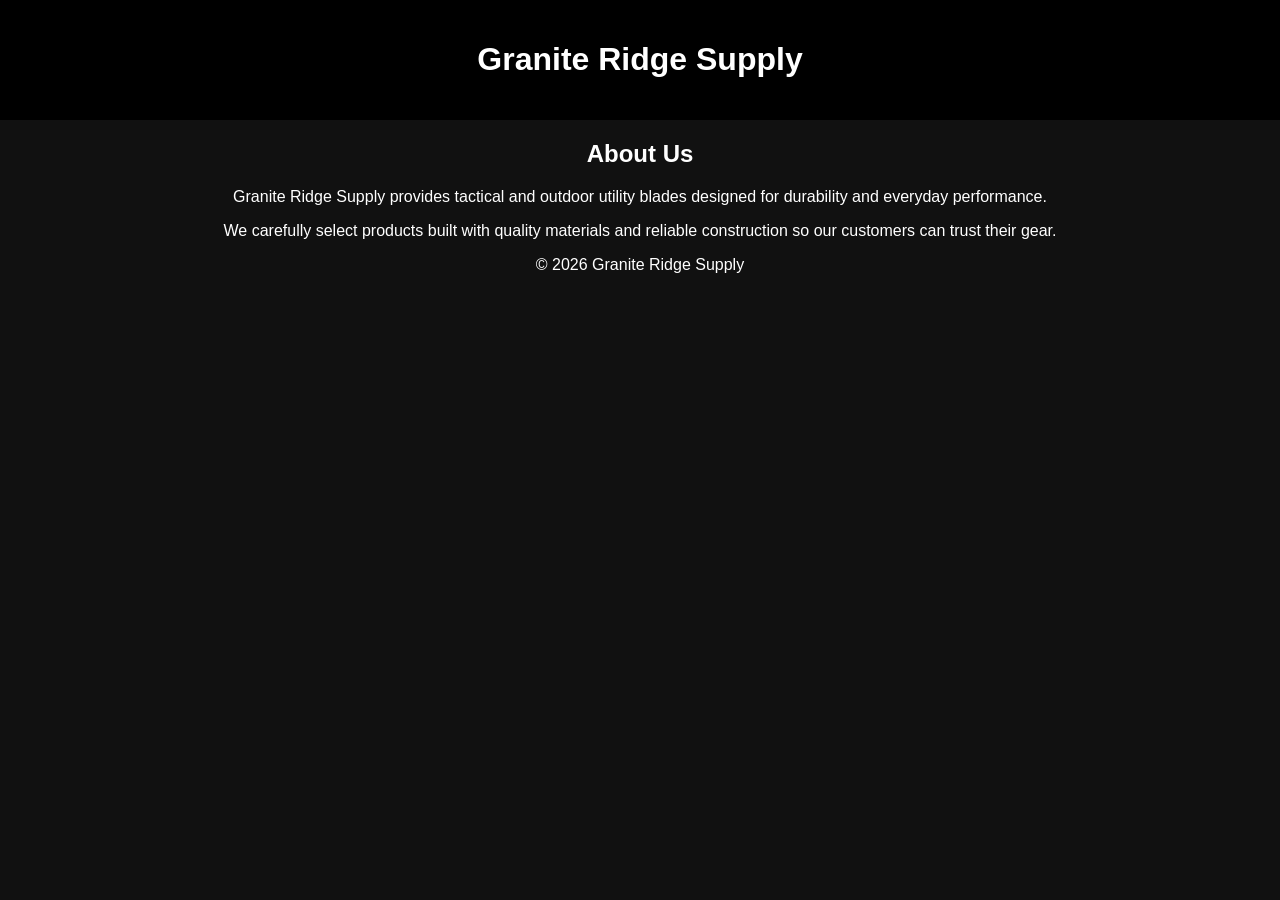
==== about.html @ 8416ae8d "Add files via upload" ====
<!DOCTYPE html>
<html lang="en">
<head>
    <meta charset="UTF-8">
    <title>About | Granite Ridge Supply</title>
    <link rel="stylesheet" href="assets/css/style.css">
</head>
<body>

<header>
    <h1>Granite Ridge Supply</h1>
</header>

<section>
    <h2>About Us</h2>
    <p>Granite Ridge Supply provides tactical and outdoor utility blades designed for durability and everyday performance.</p>
    <p>We carefully select products built with quality materials and reliable construction so our customers can trust their gear.</p>
</section>

<footer>
    <p>© 2026 Granite Ridge Supply</p>
</footer>

</body>
</html>
---- assets/css/style.css ----
body {
    font-family: Arial, sans-serif;
    margin: 0;
    background: #111;
    color: #fff;
    text-align: center;
}

header {
    background: #000;
    padding: 20px;
}

nav a {
    color: #ccc;
    margin: 0 15px;
    text-decoration: none;
}

nav a:hover {
    color: #fff;
}

.hero {
    padding: 80px 20px;
}

.btn {
    background: #2c2c2c;
    padding: 10px 20px;
    color: white;
    text-decoration: none;
    display: inline-block;
    margin-top: 20px;
}

.product-grid {
    display: flex;
    justify-content: center;
    gap: 20px;
    flex-wrap: wrap;
}

.product-card {
    background: #1a1a1a;
    padding: 20px;
    width: 250px;
}
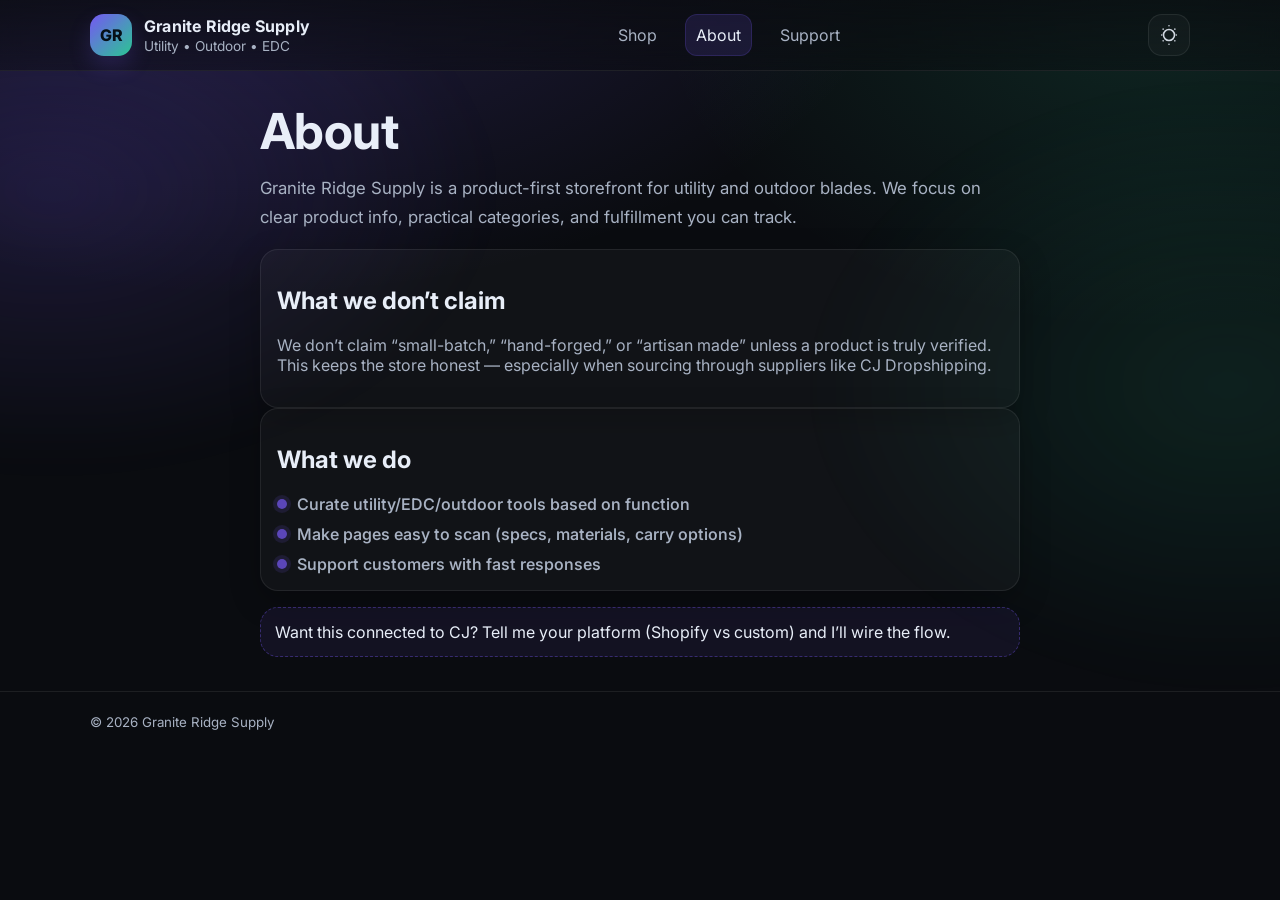
==== commit 2f01ee4a: "Add files via upload" ====
--- a/about.html
+++ b/about.html
@@ -1,25 +1,79 @@
 <!DOCTYPE html>
 <html lang="en">
 <head>
-    <meta charset="UTF-8">
-    <title>About | Granite Ridge Supply</title>
-    <link rel="stylesheet" href="assets/css/style.css">
+  <meta charset="UTF-8" />
+  <meta name="viewport" content="width=device-width, initial-scale=1" />
+  <title>About | Granite Ridge Supply</title>
+  <meta name="description" content="About Granite Ridge Supply — honest sourcing, clear specs, and reliable fulfillment." />
+  <link rel="preconnect" href="https://fonts.googleapis.com">
+  <link rel="preconnect" href="https://fonts.gstatic.com" crossorigin>
+  <link href="https://fonts.googleapis.com/css2?family=Inter:wght@300;400;500;600;700&display=swap" rel="stylesheet">
+  <link rel="stylesheet" href="assets/css/style.css" />
 </head>
 <body>
+  <div class="bg-glow" aria-hidden="true"></div>
 
-<header>
-    <h1>Granite Ridge Supply</h1>
-</header>
+  <header class="site-header compact">
+    <div class="container header-inner">
+      <a class="brand" href="index.html">
+        <span class="brand-mark">GR</span>
+        <span class="brand-text">
+          <span class="brand-name">Granite Ridge Supply</span>
+          <span class="brand-tag">Utility • Outdoor • EDC</span>
+        </span>
+      </a>
 
-<section>
-    <h2>About Us</h2>
-    <p>Granite Ridge Supply provides tactical and outdoor utility blades designed for durability and everyday performance.</p>
-    <p>We carefully select products built with quality materials and reliable construction so our customers can trust their gear.</p>
-</section>
+      <nav class="nav">
+        <a href="shop.html">Shop</a>
+        <a href="about.html" class="active">About</a>
+        <a href="contact.html">Support</a>
+      </nav>
 
-<footer>
-    <p>© 2026 Granite Ridge Supply</p>
-</footer>
+      <div class="header-actions">
+        <button class="icon-btn" id="themeBtn" title="Toggle theme" aria-label="Toggle theme">
+          <svg viewBox="0 0 24 24" aria-hidden="true"><path d="M12 18a6 6 0 1 1 0-12 6 6 0 0 1 0 12Zm0-16h0Zm0 20h0ZM4 12h0Zm16 0h0ZM5.6 5.6h0Zm12.8 12.8h0ZM5.6 18.4h0Zm12.8-12.8h0"/></svg>
+        </button>
+      </div>
+    </div>
+  </header>
 
+  <main class="section">
+    <div class="container narrow">
+      <h1 class="page-title">About</h1>
+      <p class="muted lead">
+        Granite Ridge Supply is a product-first storefront for utility and outdoor blades.
+        We focus on clear product info, practical categories, and fulfillment you can track.
+      </p>
+
+      <div class="card">
+        <h2>What we don’t claim</h2>
+        <p class="muted">
+          We don’t claim “small-batch,” “hand-forged,” or “artisan made” unless a product is truly verified.
+          This keeps the store honest — especially when sourcing through suppliers like CJ Dropshipping.
+        </p>
+      </div>
+
+      <div class="card">
+        <h2>What we do</h2>
+        <div class="bullets">
+          <div class="bullet"><span class="dot"></span>Curate utility/EDC/outdoor tools based on function</div>
+          <div class="bullet"><span class="dot"></span>Make pages easy to scan (specs, materials, carry options)</div>
+          <div class="bullet"><span class="dot"></span>Support customers with fast responses</div>
+        </div>
+      </div>
+
+      <div class="notice">
+        Want this connected to CJ? Tell me your platform (Shopify vs custom) and I’ll wire the flow.
+      </div>
+    </div>
+  </main>
+
+  <footer class="site-footer">
+    <div class="container footer-bottom">
+      <small class="muted">© 2026 Granite Ridge Supply</small>
+    </div>
+  </footer>
+
+  <script src="assets/js/main.js"></script>
 </body>
 </html>
--- a/assets/css/style.css
+++ b/assets/css/style.css
@@ -1,49 +1,592 @@
-
-body {
-    font-family: Arial, sans-serif;
-    margin: 0;
-    background: #111;
-    color: #fff;
-    text-align: center;
-}
-
-header {
-    background: #000;
-    padding: 20px;
-}
-
-nav a {
-    color: #ccc;
-    margin: 0 15px;
-    text-decoration: none;
-}
-
-nav a:hover {
-    color: #fff;
-}
-
-.hero {
-    padding: 80px 20px;
-}
-
-.btn {
-    background: #2c2c2c;
-    padding: 10px 20px;
-    color: white;
-    text-decoration: none;
-    display: inline-block;
-    margin-top: 20px;
-}
-
-.product-grid {
-    display: flex;
-    justify-content: center;
-    gap: 20px;
-    flex-wrap: wrap;
-}
-
-.product-card {
-    background: #1a1a1a;
-    padding: 20px;
-    width: 250px;
-}
+/* Granite Ridge Supply v2 — premium, modern, CJ-ready */
+:root{
+  --bg:#0a0c10;
+  --panel:#0f131a;
+  --panel2:#0c1016;
+  --text:#e8eef8;
+  --muted:#a8b2c3;
+  --line:rgba(255,255,255,.08);
+  --shadow: 0 12px 40px rgba(0,0,0,.55);
+  --radius: 18px;
+  --accent:#7c5cff;
+  --accent2:#2ee6a6;
+  --danger:#ff4d4d;
+  --container: 1100px;
+}
+
+:root[data-theme="light"]{
+  --bg:#f6f7fb;
+  --panel:#ffffff;
+  --panel2:#f1f3f8;
+  --text:#101827;
+  --muted:#5a6477;
+  --line:rgba(16,24,39,.10);
+  --shadow: 0 12px 30px rgba(16,24,39,.12);
+}
+
+*{box-sizing:border-box}
+html,body{height:100%}
+body{
+  margin:0;
+  font-family: Inter, system-ui, -apple-system, Segoe UI, Roboto, Helvetica, Arial, sans-serif;
+  background: radial-gradient(1200px 700px at 20% -10%, rgba(124,92,255,.22), transparent 55%),
+              radial-gradient(900px 600px at 90% 0%, rgba(46,230,166,.12), transparent 55%),
+              var(--bg);
+  color:var(--text);
+}
+
+.bg-glow{
+  position:fixed; inset:-200px;
+  background:
+    radial-gradient(800px 500px at 15% 30%, rgba(124,92,255,.16), transparent 55%),
+    radial-gradient(700px 500px at 85% 45%, rgba(46,230,166,.10), transparent 60%);
+  filter: blur(20px);
+  pointer-events:none;
+  z-index:-1;
+}
+
+.container{
+  width:min(var(--container), calc(100% - 40px));
+  margin-inline:auto;
+}
+
+a{color:inherit; text-decoration:none}
+.muted{color:var(--muted)}
+.small{font-size:.9rem}
+.lead{font-size:1.05rem; line-height:1.75}
+code{background:rgba(255,255,255,.06); padding:.12rem .35rem; border-radius:.4rem; border:1px solid var(--line)}
+
+.site-header{
+  position:sticky; top:0; z-index:20;
+  backdrop-filter: blur(10px);
+  background: linear-gradient(to bottom, rgba(10,12,16,.75), rgba(10,12,16,.45));
+  border-bottom:1px solid var(--line);
+}
+:root[data-theme="light"] .site-header{
+  background: linear-gradient(to bottom, rgba(246,247,251,.85), rgba(246,247,251,.55));
+}
+
+.site-header.compact .header-inner{padding:14px 0}
+.header-inner{
+  display:flex;
+  align-items:center;
+  justify-content:space-between;
+  gap:14px;
+  padding:18px 0;
+}
+
+.brand{
+  display:flex; align-items:center; gap:12px;
+}
+.brand-mark{
+  width:42px; height:42px;
+  border-radius:14px;
+  display:grid; place-items:center;
+  font-weight:800;
+  background: linear-gradient(135deg, rgba(124,92,255,.95), rgba(46,230,166,.85));
+  color:#061018;
+  box-shadow: 0 10px 22px rgba(124,92,255,.18);
+}
+.brand-mark.small{width:34px; height:34px; border-radius:12px; font-size:.9rem}
+.brand-name{font-weight:700; letter-spacing:.2px}
+.brand-tag{display:block; font-size:.85rem; color:var(--muted); margin-top:2px}
+
+.nav{
+  display:flex; gap:18px;
+  align-items:center;
+}
+.nav a{
+  padding:10px 10px;
+  border-radius:12px;
+  color:var(--muted);
+}
+.nav a:hover{color:var(--text); background:rgba(255,255,255,.05)}
+.nav a.active{color:var(--text); background:rgba(124,92,255,.14); border:1px solid rgba(124,92,255,.18)}
+
+.header-actions{display:flex; align-items:center; gap:10px}
+.pill{
+  padding:10px 14px;
+  border-radius:999px;
+  border:1px solid rgba(124,92,255,.22);
+  background: rgba(124,92,255,.10);
+  color:var(--text);
+  font-weight:600;
+}
+.pill:hover{background: rgba(124,92,255,.16)}
+
+.icon-btn{
+  width:42px; height:42px;
+  border-radius:14px;
+  border:1px solid var(--line);
+  background: rgba(255,255,255,.03);
+  color:var(--text);
+  display:grid; place-items:center;
+  cursor:pointer;
+}
+.icon-btn svg{width:22px; height:22px; fill:none; stroke:currentColor; stroke-width:1.7; stroke-linecap:round; stroke-linejoin:round; opacity:.9}
+.icon-btn:hover{background: rgba(255,255,255,.06)}
+
+.menu-btn{
+  display:none;
+  width:42px; height:42px;
+  border-radius:14px;
+  border:1px solid var(--line);
+  background: rgba(255,255,255,.03);
+  cursor:pointer;
+}
+.menu-btn span{
+  display:block;
+  width:18px; height:2px;
+  background: var(--text);
+  margin:4px auto;
+  border-radius:2px;
+  opacity:.85;
+}
+
+.mobile-nav{
+  display:none;
+  padding:10px 20px 18px;
+  border-top:1px solid var(--line);
+}
+.mobile-nav a{
+  display:block;
+  padding:12px 12px;
+  border-radius:14px;
+  color:var(--muted);
+}
+.mobile-nav a:hover{color:var(--text); background:rgba(255,255,255,.05)}
+.mobile-nav .pill{display:inline-block; margin-top:10px}
+
+.hero{
+  padding:44px 0 18px;
+}
+.hero-grid{
+  display:grid;
+  grid-template-columns: 1.15fr .85fr;
+  gap:22px;
+  align-items:stretch;
+}
+.kicker{
+  display:inline-flex; gap:10px;
+  padding:8px 12px;
+  border:1px solid rgba(46,230,166,.22);
+  background: rgba(46,230,166,.08);
+  border-radius:999px;
+  font-weight:600;
+  color:var(--text);
+  margin-bottom:14px;
+}
+h1{
+  margin:0 0 12px;
+  font-size: clamp(2.15rem, 4.2vw, 3.1rem);
+  line-height:1.05;
+  letter-spacing:-.6px;
+}
+.sub{font-size:1.05rem; line-height:1.7; color:var(--muted); margin:0 0 18px}
+
+.cta-row{display:flex; gap:12px; flex-wrap:wrap}
+.btn{
+  border-radius:16px;
+  padding:12px 16px;
+  border:1px solid var(--line);
+  background: rgba(255,255,255,.03);
+  color:var(--text);
+  font-weight:650;
+  cursor:pointer;
+  display:inline-flex;
+  align-items:center;
+  justify-content:center;
+  gap:10px;
+}
+.btn:hover{background: rgba(255,255,255,.06)}
+.btn.primary{
+  border-color: rgba(124,92,255,.30);
+  background: linear-gradient(135deg, rgba(124,92,255,.95), rgba(124,92,255,.65));
+  color:#081018;
+}
+.btn.primary:hover{filter:brightness(1.05)}
+.btn.ghost{
+  border-color: rgba(255,255,255,.14);
+}
+.btn.full{width:100%}
+
+.trust-row{
+  display:flex;
+  gap:12px;
+  margin-top:18px;
+  flex-wrap:wrap;
+}
+.trust{
+  display:flex; gap:10px;
+  align-items:center;
+  padding:12px 14px;
+  border-radius:16px;
+  border:1px solid var(--line);
+  background: rgba(255,255,255,.02);
+  min-width: 180px;
+}
+.trust-ico{
+  width:34px; height:34px;
+  border-radius:12px;
+  display:grid; place-items:center;
+  background: rgba(124,92,255,.14);
+  border:1px solid rgba(124,92,255,.18);
+}
+
+.hero-card{
+  border:1px solid var(--line);
+  background: linear-gradient(180deg, rgba(255,255,255,.04), rgba(255,255,255,.02));
+  border-radius: var(--radius);
+  box-shadow: var(--shadow);
+  overflow:hidden;
+  display:flex;
+  flex-direction:column;
+}
+.card-top{
+  display:flex; justify-content:space-between; align-items:center;
+  padding:16px 16px 0;
+}
+.badge{
+  display:inline-flex;
+  padding:7px 10px;
+  border-radius:999px;
+  border:1px solid rgba(124,92,255,.22);
+  background: rgba(124,92,255,.10);
+  font-weight:700;
+  letter-spacing:.2px;
+}
+.featured{
+  display:grid;
+  grid-template-columns: .9fr 1.1fr;
+  gap:14px;
+  padding:14px 16px 16px;
+}
+.featured-art{
+  border-radius:18px;
+  border:1px solid rgba(255,255,255,.10);
+  background: radial-gradient(120px 120px at 30% 20%, rgba(46,230,166,.22), transparent 60%),
+              radial-gradient(140px 140px at 70% 70%, rgba(124,92,255,.28), transparent 60%),
+              rgba(255,255,255,.03);
+  position:relative;
+  min-height: 210px;
+  overflow:hidden;
+}
+.blade{
+  position:absolute;
+  width:170px; height:20px;
+  left:20px; top:90px;
+  background: linear-gradient(90deg, rgba(255,255,255,.10), rgba(255,255,255,.35), rgba(255,255,255,.08));
+  border-radius: 999px;
+  transform: rotate(-12deg);
+  box-shadow: 0 8px 24px rgba(0,0,0,.35);
+}
+.blade.big{width:240px; height:24px; left:40px; top:120px}
+.sheen{
+  position:absolute;
+  inset:-60px;
+  background: linear-gradient(120deg, transparent 35%, rgba(255,255,255,.10) 50%, transparent 65%);
+  transform: translateX(-30%);
+  animation: sheen 5.2s ease-in-out infinite;
+  opacity:.8;
+}
+@keyframes sheen{
+  0%{transform: translateX(-35%)}
+  50%{transform: translateX(35%)}
+  100%{transform: translateX(-35%)}
+}
+.featured-meta h3{margin:6px 0 6px; font-size:1.15rem}
+.specs{
+  list-style:none; padding:0; margin:12px 0 14px;
+  display:flex; flex-direction:column; gap:8px;
+}
+.specs li{
+  display:flex; justify-content:space-between; gap:10px;
+  padding:10px 12px;
+  border-radius:14px;
+  border:1px solid rgba(255,255,255,.08);
+  background: rgba(255,255,255,.02);
+}
+.specs li span:first-child{color:var(--muted); font-weight:600}
+
+.card-bottom{
+  border-top:1px solid var(--line);
+  padding:14px 16px 16px;
+}
+.steps{
+  display:flex; gap:10px; flex-wrap:wrap;
+}
+.step{
+  flex:1;
+  min-width: 150px;
+  display:flex; gap:10px; align-items:center;
+  padding:10px 12px;
+  border-radius:14px;
+  border:1px solid rgba(255,255,255,.08);
+  background: rgba(255,255,255,.02);
+}
+.step-n{
+  width:28px; height:28px;
+  border-radius:10px;
+  display:grid; place-items:center;
+  background: rgba(46,230,166,.12);
+  border:1px solid rgba(46,230,166,.18);
+  font-weight:800;
+}
+
+.section{padding:34px 0}
+.section.alt{
+  background: linear-gradient(180deg, rgba(255,255,255,.02), transparent 35%);
+  border-top:1px solid var(--line);
+  border-bottom:1px solid var(--line);
+}
+.section-head{
+  display:flex;
+  align-items:flex-end;
+  justify-content:space-between;
+  gap:12px;
+  margin-bottom:14px;
+}
+.section-head h2{margin:0}
+.link{color:var(--text); opacity:.92}
+.link:hover{text-decoration:underline}
+
+.grid.cards{
+  display:grid;
+  grid-template-columns: repeat(4, 1fr);
+  gap:14px;
+}
+.card{
+  border:1px solid var(--line);
+  background: rgba(255,255,255,.03);
+  border-radius: var(--radius);
+  padding:16px;
+  box-shadow: 0 10px 30px rgba(0,0,0,.25);
+}
+.product-card{
+  border:1px solid var(--line);
+  background: rgba(255,255,255,.03);
+  border-radius: var(--radius);
+  overflow:hidden;
+  box-shadow: 0 10px 28px rgba(0,0,0,.25);
+  display:flex; flex-direction:column;
+  min-height: 260px;
+}
+.p-img{
+  height:140px;
+  background:
+    radial-gradient(140px 140px at 25% 25%, rgba(124,92,255,.22), transparent 60%),
+    radial-gradient(160px 160px at 70% 70%, rgba(46,230,166,.14), transparent 60%),
+    rgba(255,255,255,.03);
+  border-bottom:1px solid rgba(255,255,255,.08);
+  position:relative;
+}
+.p-img::after{
+  content:"";
+  position:absolute;
+  width:160px; height:18px;
+  left:18px; top:70px;
+  background: linear-gradient(90deg, rgba(255,255,255,.10), rgba(255,255,255,.35), rgba(255,255,255,.08));
+  border-radius: 999px;
+  transform: rotate(-10deg);
+  box-shadow: 0 8px 24px rgba(0,0,0,.30);
+}
+.p-body{padding:14px 14px 16px; display:flex; flex-direction:column; gap:10px; flex:1}
+.p-title{font-weight:750}
+.p-meta{display:flex; justify-content:space-between; gap:10px; align-items:center}
+.price{font-weight:800; font-size:1.1rem}
+.tag{
+  font-size:.8rem;
+  padding:6px 10px;
+  border-radius:999px;
+  border:1px solid rgba(46,230,166,.20);
+  background: rgba(46,230,166,.10);
+  color:var(--text);
+  font-weight:700;
+}
+.p-actions{display:flex; gap:10px; margin-top:auto}
+.p-actions .btn{flex:1; padding:10px 12px; border-radius:14px}
+
+.split{
+  display:grid;
+  grid-template-columns: 1.05fr .95fr;
+  gap:18px;
+  align-items:stretch;
+}
+.bullets{display:flex; flex-direction:column; gap:10px; margin-top:14px}
+.bullet{display:flex; gap:10px; align-items:center; color:var(--muted); font-weight:550}
+.dot{
+  width:10px; height:10px; border-radius:999px;
+  background: rgba(124,92,255,.70);
+  box-shadow: 0 0 0 4px rgba(124,92,255,.12);
+}
+.panel{
+  border:1px solid var(--line);
+  background: rgba(255,255,255,.03);
+  border-radius: var(--radius);
+  padding:14px;
+  box-shadow: var(--shadow);
+  display:flex; flex-direction:column; gap:12px;
+}
+.panel-row{display:grid; grid-template-columns:1fr 1fr; gap:12px}
+.panel-item{
+  border:1px solid rgba(255,255,255,.08);
+  background: rgba(255,255,255,.02);
+  border-radius:16px;
+  padding:14px;
+}
+.panel-title{font-weight:800}
+.panel-sub{color:var(--muted); margin-top:4px}
+
+.faq{
+  border:1px solid var(--line);
+  background: rgba(255,255,255,.03);
+  border-radius: var(--radius);
+  padding:14px;
+  box-shadow: var(--shadow);
+}
+.faq-head{margin-bottom:8px}
+details{
+  border-top:1px solid rgba(255,255,255,.08);
+  padding:12px 6px;
+}
+details:first-of-type{border-top:none}
+summary{
+  cursor:pointer;
+  font-weight:750;
+  list-style:none;
+}
+summary::-webkit-details-marker{display:none}
+.faq-body{color:var(--muted); margin-top:10px; line-height:1.7}
+
+.newsletter{
+  display:flex; justify-content:space-between; align-items:center;
+  gap:12px; flex-wrap:wrap;
+  border:1px solid var(--line);
+  background: rgba(255,255,255,.03);
+  border-radius: var(--radius);
+  padding:16px;
+  box-shadow: var(--shadow);
+}
+.form{display:flex; gap:10px; align-items:center; flex-wrap:wrap}
+input, textarea, select{
+  font: inherit;
+  color:var(--text);
+  background: rgba(255,255,255,.03);
+  border:1px solid var(--line);
+  border-radius:14px;
+  padding:12px 14px;
+  outline:none;
+}
+input::placeholder, textarea::placeholder{color:rgba(168,178,195,.75)}
+input:focus, textarea:focus, select:focus{border-color: rgba(124,92,255,.35); box-shadow: 0 0 0 4px rgba(124,92,255,.12)}
+.select{min-width: 180px}
+.search input{min-width: 280px}
+
+.site-footer{
+  border-top:1px solid var(--line);
+  padding:22px 0;
+}
+.footer-grid{
+  display:grid;
+  grid-template-columns: 1.2fr .4fr .4fr;
+  gap:14px;
+  align-items:start;
+}
+.footer-links{display:flex; flex-direction:column; gap:10px}
+.footer-links a{color:var(--muted)}
+.footer-links a:hover{color:var(--text)}
+.footer-note{margin-top:10px; max-width: 42ch}
+.footer-bottom{display:flex; justify-content:space-between; align-items:center; gap:10px}
+
+.shop-head{
+  display:flex;
+  justify-content:space-between;
+  align-items:flex-end;
+  gap:14px;
+  flex-wrap:wrap;
+  margin-bottom:14px;
+}
+.page-title{margin:0 0 6px}
+.shop-tools{
+  display:flex;
+  gap:10px;
+  align-items:center;
+  flex-wrap:wrap;
+}
+
+.notice{
+  margin-top:16px;
+  border:1px dashed rgba(124,92,255,.35);
+  background: rgba(124,92,255,.08);
+  border-radius: var(--radius);
+  padding:14px;
+  color: var(--text);
+}
+.notice strong{font-weight:850}
+
+.narrow{max-width: 760px}
+.stack{display:flex; flex-direction:column; gap:12px}
+.field span{display:block; margin-bottom:6px; color:var(--muted); font-weight:650}
+
+.product{
+  display:grid;
+  grid-template-columns: 1.05fr .95fr;
+  gap:18px;
+  align-items:start;
+  margin-top:14px;
+}
+.product-media .media-slab{
+  border:1px solid var(--line);
+  background: rgba(255,255,255,.03);
+  border-radius: var(--radius);
+  overflow:hidden;
+  box-shadow: var(--shadow);
+}
+.media-art{
+  position:relative;
+  height: 360px;
+  background:
+    radial-gradient(220px 220px at 25% 30%, rgba(46,230,166,.14), transparent 60%),
+    radial-gradient(240px 240px at 75% 65%, rgba(124,92,255,.22), transparent 60%),
+    rgba(255,255,255,.02);
+}
+.media-thumbs{
+  display:flex; gap:10px; margin-top:12px;
+}
+.thumb{
+  width:72px; height:54px;
+  border-radius:14px;
+  border:1px solid var(--line);
+  background: rgba(255,255,255,.03);
+  cursor:pointer;
+}
+.thumb.active{border-color: rgba(124,92,255,.35); box-shadow: 0 0 0 4px rgba(124,92,255,.12)}
+
+.product-info .badge-row{display:flex; justify-content:space-between; align-items:center; gap:10px; flex-wrap:wrap}
+.price-row{display:flex; justify-content:space-between; align-items:center; gap:10px; margin:12px 0}
+.rating{color:var(--text); opacity:.95}
+.buy-row{display:flex; gap:10px; flex-wrap:wrap}
+.spec-card{
+  margin-top:14px;
+  border:1px solid var(--line);
+  background: rgba(255,255,255,.03);
+  border-radius: var(--radius);
+  padding:14px;
+  box-shadow: var(--shadow);
+}
+.spec-title{font-weight:850; margin-bottom:10px}
+
+@media (max-width: 980px){
+  .hero-grid, .split, .product{grid-template-columns:1fr}
+  .featured{grid-template-columns:1fr}
+  .grid.cards{grid-template-columns: repeat(2, 1fr)}
+  .footer-grid{grid-template-columns:1fr}
+}
+@media (max-width: 720px){
+  .nav{display:none}
+  .menu-btn{display:block}
+  .header-actions .pill{display:none}
+  .mobile-nav{display:none}
+  .grid.cards{grid-template-columns: 1fr}
+  .search input{min-width: 100%}
+}
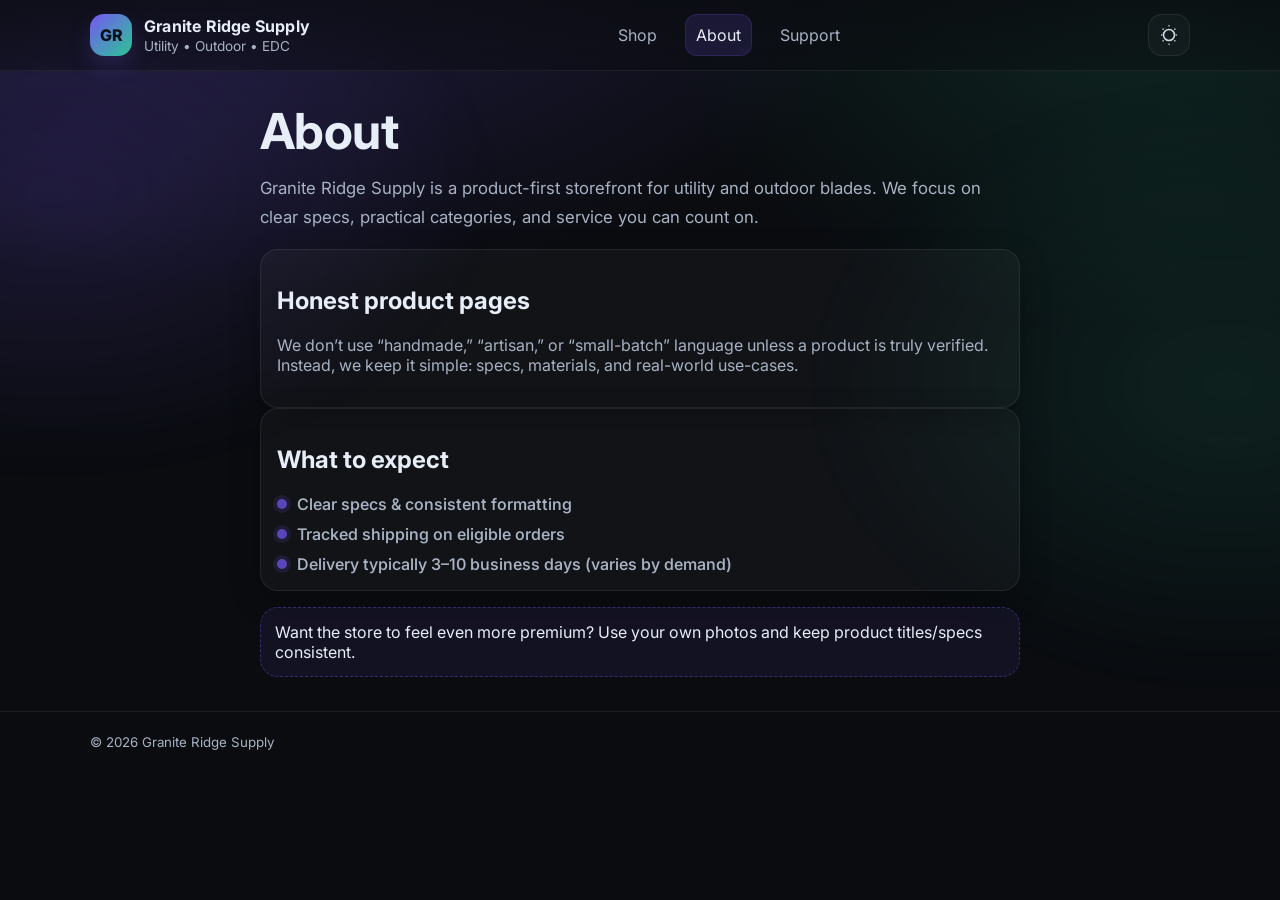
==== commit c699d414: "Add files via upload" ====
--- a/about.html
+++ b/about.html
@@ -4,7 +4,7 @@
   <meta charset="UTF-8" />
   <meta name="viewport" content="width=device-width, initial-scale=1" />
   <title>About | Granite Ridge Supply</title>
-  <meta name="description" content="About Granite Ridge Supply — honest sourcing, clear specs, and reliable fulfillment." />
+  <meta name="description" content="About Granite Ridge Supply — clear specs, reliable service, and a focus on utility." />
   <link rel="preconnect" href="https://fonts.googleapis.com">
   <link rel="preconnect" href="https://fonts.gstatic.com" crossorigin>
   <link href="https://fonts.googleapis.com/css2?family=Inter:wght@300;400;500;600;700&display=swap" rel="stylesheet">
@@ -42,28 +42,28 @@
       <h1 class="page-title">About</h1>
       <p class="muted lead">
         Granite Ridge Supply is a product-first storefront for utility and outdoor blades.
-        We focus on clear product info, practical categories, and fulfillment you can track.
+        We focus on clear specs, practical categories, and service you can count on.
       </p>
 
       <div class="card">
-        <h2>What we don’t claim</h2>
+        <h2>Honest product pages</h2>
         <p class="muted">
-          We don’t claim “small-batch,” “hand-forged,” or “artisan made” unless a product is truly verified.
-          This keeps the store honest — especially when sourcing through suppliers like CJ Dropshipping.
+          We don’t use “handmade,” “artisan,” or “small-batch” language unless a product is truly verified.
+          Instead, we keep it simple: specs, materials, and real-world use-cases.
         </p>
       </div>
 
       <div class="card">
-        <h2>What we do</h2>
+        <h2>What to expect</h2>
         <div class="bullets">
-          <div class="bullet"><span class="dot"></span>Curate utility/EDC/outdoor tools based on function</div>
-          <div class="bullet"><span class="dot"></span>Make pages easy to scan (specs, materials, carry options)</div>
-          <div class="bullet"><span class="dot"></span>Support customers with fast responses</div>
+          <div class="bullet"><span class="dot"></span>Clear specs & consistent formatting</div>
+          <div class="bullet"><span class="dot"></span>Tracked shipping on eligible orders</div>
+          <div class="bullet"><span class="dot"></span>Delivery typically 3–10 business days (varies by demand)</div>
         </div>
       </div>
 
       <div class="notice">
-        Want this connected to CJ? Tell me your platform (Shopify vs custom) and I’ll wire the flow.
+        Want the store to feel even more premium? Use your own photos and keep product titles/specs consistent.
       </div>
     </div>
   </main>
